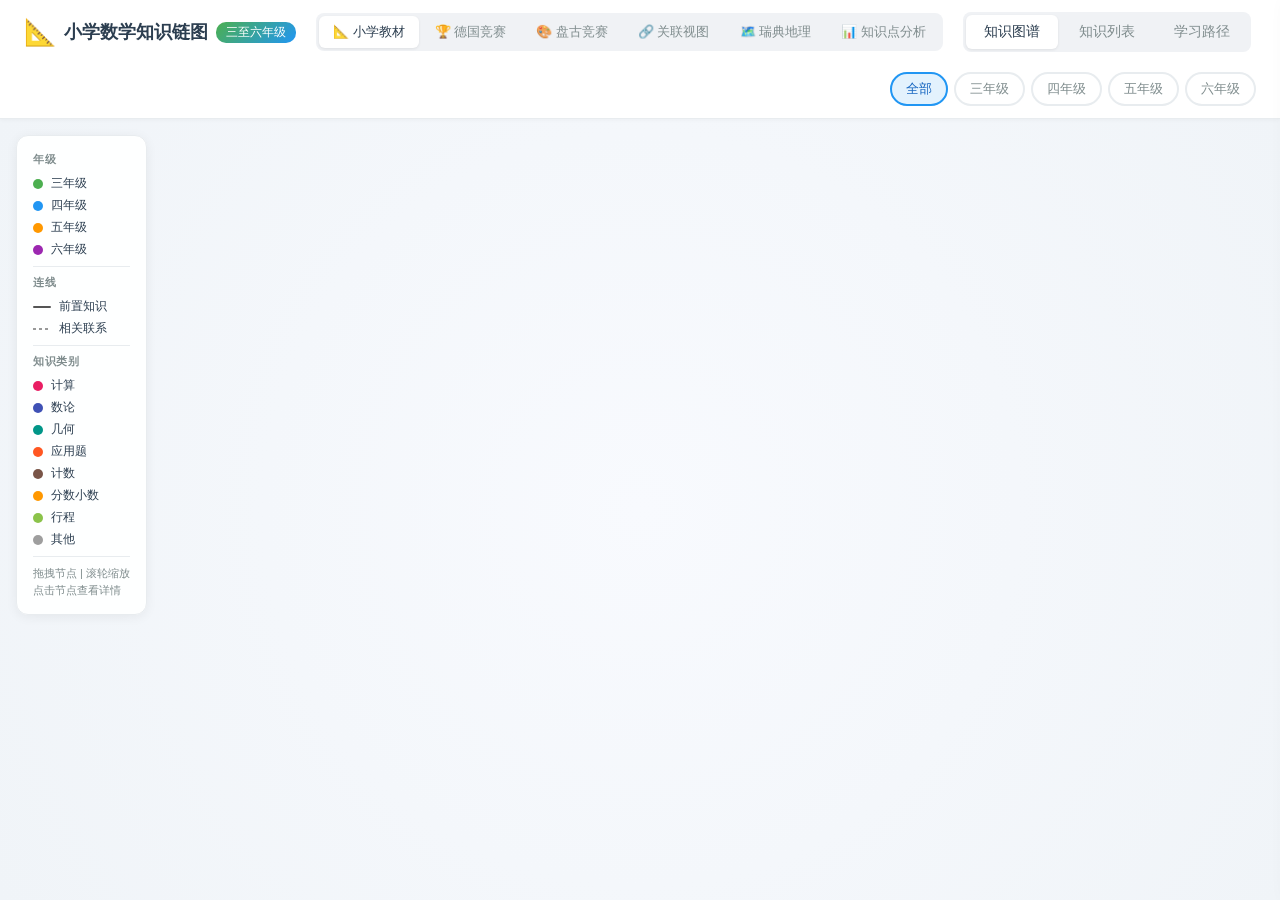
==== index.html @ 403f7743 "feat: 新增盘古竞赛知识点深度分析（HTML + MD + 教材联动） ## 新增 HTML - `knowledge-points.html` — 互动知识点浏览器   - 15 大类 × 13" ====
<!DOCTYPE html>
<html lang="zh-CN">
<head>
    <meta charset="UTF-8">
    <meta name="viewport" content="width=device-width, initial-scale=1.0">
    <title>小学数学知识链图 | 三至六年级</title>
    <script src="https://d3js.org/d3.v7.min.js"></script>
    <link rel="stylesheet" href="style.css">
</head>
<body>
    <div class="app-container">
        <!-- 顶部导航栏 -->
        <header class="header">
            <div class="logo">
                <span class="logo-icon">&#x1F4D0;</span>
                <h1>小学数学知识链图</h1>
                <span class="subtitle">三至六年级</span>
            </div>

            <!-- 图谱切换 -->
            <div class="map-switch">
                <span class="map-switch-btn active">
                    &#x1F4D0; 小学教材
                </span>
                <a class="map-switch-btn" href="german.html" title="德国竞赛知识图谱">
                    &#x1F3C6; 德国竞赛
                </a>
                <a class="map-switch-btn" href="pangu.html" title="盘古竞赛知识图谱（含中文翻译）">
                    &#x1F3A8; 盘古竞赛
                </a>
                <a class="map-switch-btn" href="bridge.html" title="查看图谱之间的关联">
                    &#x1F517; 关联视图
                </a>
                <a class="map-switch-btn" href="sweden-provinces.html" title="瑞典 25 省份记忆地图">
                    &#x1F5FA;&#xFE0F; 瑞典地理
                </a>
                <a class="map-switch-btn" href="knowledge-points.html" title="盘古竞赛知识点深度分析">
                    &#x1F4CA; 知识点分析
                </a>
            </div>

            <nav class="nav-tabs">
                <button class="tab-btn active" data-view="graph" onclick="switchView('graph')">知识图谱</button>
                <button class="tab-btn" data-view="list" onclick="switchView('list')">知识列表</button>
                <button class="tab-btn" data-view="path" onclick="switchView('path')">学习路径</button>
            </nav>
            <div class="grade-filter">
                <button class="grade-btn active" data-grade="all" onclick="filterGrade('all')">全部</button>
                <button class="grade-btn" data-grade="3" onclick="filterGrade('3')">三年级</button>
                <button class="grade-btn" data-grade="4" onclick="filterGrade('4')">四年级</button>
                <button class="grade-btn" data-grade="5" onclick="filterGrade('5')">五年级</button>
                <button class="grade-btn" data-grade="6" onclick="filterGrade('6')">六年级</button>
            </div>
        </header>

        <!-- 主内容区 -->
        <main class="main-content">
            <!-- 知识图谱视图 -->
            <div class="view-panel active" id="graph-view">
                <div class="graph-container">
                    <svg id="knowledge-graph"></svg>
                </div>
                <div class="graph-legend">
                    <h3>年级</h3>
                    <div class="legend-item"><span class="dot grade3"></span> 三年级</div>
                    <div class="legend-item"><span class="dot grade4"></span> 四年级</div>
                    <div class="legend-item"><span class="dot grade5"></span> 五年级</div>
                    <div class="legend-item"><span class="dot grade6"></span> 六年级</div>
                    <hr>
                    <h3>连线</h3>
                    <div class="legend-item"><span class="line-solid"></span> 前置知识</div>
                    <div class="legend-item"><span class="line-dashed"></span> 相关联系</div>
                    <hr>
                    <h3>知识类别</h3>
                    <div class="legend-item"><span class="dot cat-calc"></span> 计算</div>
                    <div class="legend-item"><span class="dot cat-number"></span> 数论</div>
                    <div class="legend-item"><span class="dot cat-geometry"></span> 几何</div>
                    <div class="legend-item"><span class="dot cat-app"></span> 应用题</div>
                    <div class="legend-item"><span class="dot cat-count"></span> 计数</div>
                    <div class="legend-item"><span class="dot cat-fraction"></span> 分数小数</div>
                    <div class="legend-item"><span class="dot cat-travel"></span> 行程</div>
                    <div class="legend-item"><span class="dot cat-other"></span> 其他</div>
                    <hr>
                    <p class="legend-tip">拖拽节点 | 滚轮缩放<br>点击节点查看详情</p>
                </div>
            </div>

            <!-- 知识列表视图 -->
            <div class="view-panel" id="list-view">
                <div class="list-container" id="knowledge-list"></div>
            </div>

            <!-- 学习路径视图 -->
            <div class="view-panel" id="path-view">
                <div class="path-container" id="learning-paths"></div>
            </div>
        </main>

        <!-- 知识点详情面板 -->
        <div class="detail-overlay" id="detail-overlay" onclick="closeDetail()"></div>
        <aside class="detail-panel" id="detail-panel">
            <button class="close-btn" onclick="closeDetail()">&times;</button>
            <div class="detail-content" id="detail-content">
                <div class="empty-state">
                    <p>&#x1F449; 点击知识图谱中的节点查看详细内容</p>
                </div>
            </div>
        </aside>
    </div>

    <script src="data.js"></script>
    <script src="german-data.js"></script>
    <script src="app.js"></script>
</body>
</html>
---- style.css ----
/* ============= 全局样式 ============= */
* {
    margin: 0;
    padding: 0;
    box-sizing: border-box;
}

:root {
    --grade3: #4CAF50;
    --grade4: #2196F3;
    --grade5: #FF9800;
    --grade6: #9C27B0;
    --cat-calc: #E91E63;
    --cat-number: #3F51B5;
    --cat-geometry: #009688;
    --cat-app: #FF5722;
    --cat-count: #795548;
    --cat-fraction: #FF9800;
    --cat-travel: #8BC34A;
    --cat-other: #9E9E9E;
    --bg-primary: #f5f7fa;
    --bg-card: #ffffff;
    --text-primary: #2c3e50;
    --text-secondary: #7f8c8d;
    --border: #e8ecef;
    --shadow: 0 2px 12px rgba(0,0,0,0.06);
    --radius: 12px;
}

body {
    font-family: -apple-system, BlinkMacSystemFont, 'Segoe UI', 'Microsoft YaHei', 'PingFang SC', sans-serif;
    background: var(--bg-primary);
    color: var(--text-primary);
    min-height: 100vh;
    overflow: hidden;
}

.app-container {
    display: flex;
    flex-direction: column;
    height: 100vh;
}

/* ============= 头部导航 ============= */
.header {
    display: flex;
    align-items: center;
    padding: 12px 24px;
    background: var(--bg-card);
    border-bottom: 1px solid var(--border);
    box-shadow: 0 1px 4px rgba(0,0,0,0.04);
    gap: 20px;
    flex-wrap: wrap;
    z-index: 100;
}

.logo {
    display: flex;
    align-items: center;
    gap: 8px;
}

.logo-icon {
    font-size: 26px;
}

.logo h1 {
    font-size: 18px;
    font-weight: 700;
    color: var(--text-primary);
    white-space: nowrap;
}

.logo .subtitle {
    font-size: 12px;
    background: linear-gradient(135deg, var(--grade3), var(--grade4));
    color: white;
    padding: 2px 10px;
    border-radius: 10px;
    font-weight: 500;
}

.nav-tabs {
    display: flex;
    gap: 3px;
    background: #f0f2f5;
    border-radius: 8px;
    padding: 3px;
}

.tab-btn {
    padding: 8px 18px;
    border: none;
    background: transparent;
    border-radius: 6px;
    cursor: pointer;
    font-size: 14px;
    font-weight: 500;
    color: var(--text-secondary);
    transition: all 0.2s;
}

.tab-btn.active {
    background: white;
    color: var(--text-primary);
    box-shadow: 0 1px 3px rgba(0,0,0,0.08);
}

.tab-btn:hover:not(.active) {
    color: var(--text-primary);
}

.grade-filter {
    display: flex;
    gap: 6px;
    margin-left: auto;
}

.grade-btn {
    padding: 6px 14px;
    border: 2px solid var(--border);
    background: white;
    border-radius: 20px;
    cursor: pointer;
    font-size: 13px;
    font-weight: 500;
    transition: all 0.2s;
    color: var(--text-secondary);
}

.grade-btn.active {
    border-color: #2196F3;
    background: #e3f2fd;
    color: #1565C0;
}

.grade-btn[data-grade="3"].active { border-color: var(--grade3); background: #e8f5e9; color: #2E7D32; }
.grade-btn[data-grade="4"].active { border-color: var(--grade4); background: #e3f2fd; color: #1565C0; }
.grade-btn[data-grade="5"].active { border-color: var(--grade5); background: #fff3e0; color: #E65100; }
.grade-btn[data-grade="6"].active { border-color: var(--grade6); background: #f3e5f5; color: #6A1B9A; }
.grade-btn[data-grade="7"].active { border-color: #AB47BC; background: #f3e5f5; color: #6A1B9A; }
.grade-btn[data-grade="8"].active { border-color: #EF5350; background: #ffebee; color: #C62828; }
.grade-btn[data-grade="9"].active { border-color: #5D4037; background: #efebe9; color: #4E342E; }

.grade-btn:hover:not(.active) {
    border-color: #bbb;
}

/* ============= 轮次过滤按钮（初赛/复赛/决赛） ============= */
.round-btn {
    padding: 6px 14px;
    border: 2px solid var(--border);
    background: white;
    border-radius: 20px;
    cursor: pointer;
    font-size: 13px;
    color: #555;
    transition: all 0.15s;
    margin-right: 4px;
}
.round-btn.active {
    border-color: #009688;
    background: #e0f2f1;
    color: #00695C;
    font-weight: 700;
}
.round-btn:hover:not(.active) {
    border-color: #bbb;
}

/* 年级过滤器下淡出的节点 */
.graph-node-hidden {
    opacity: 0.15 !important;
    pointer-events: none;
}

/* ============= 主题 / 难度 下拉选择器 ============= */
.topic-select {
    padding: 6px 10px;
    border: 2px solid var(--border);
    background: white;
    border-radius: 20px;
    cursor: pointer;
    font-size: 13px;
    color: #555;
    margin-right: 4px;
    max-width: 220px;
}
.topic-select:hover { border-color: #bbb; }
.topic-select:focus { outline: none; border-color: #009688; }

/* ============= 练习模式 ============= */
.practice-container {
    padding: 20px 24px 40px;
    max-width: 860px;
    margin: 0 auto;
    width: 100%;
}
.practice-card {
    background: white;
    border-radius: 12px;
    box-shadow: 0 2px 8px rgba(0,0,0,0.08);
    padding: 24px;
    border: 1px solid #eee;
}
.practice-meta {
    display: flex;
    gap: 8px;
    align-items: center;
    flex-wrap: wrap;
    margin-bottom: 10px;
    font-size: 13px;
}
.practice-round { color: #666; font-weight: 600; }
.practice-num   { color: #009688; font-weight: 700; }
.practice-diff  { color: #F9A825; font-weight: 700; letter-spacing: 2px; }
.practice-title {
    font-size: 20px;
    color: #2c3e50;
    margin: 6px 0 14px;
}
.practice-question {
    font-size: 16px;
    line-height: 1.7;
    color: #333;
    background: #fafcfd;
    border-left: 4px solid #009688;
    padding: 14px 18px;
    border-radius: 6px;
    margin-bottom: 16px;
}
.practice-options {
    padding-left: 30px;
    line-height: 2.0;
    font-size: 15px;
}
.practice-opt-correct {
    background: #e8f5e9;
    color: #2E7D32;
    font-weight: 700;
    padding: 2px 8px;
    border-radius: 4px;
}
.practice-hint {
    background: #fff8e1;
    border-left: 4px solid #F9A825;
    padding: 12px 16px;
    border-radius: 6px;
    margin: 14px 0;
    line-height: 1.6;
    color: #4E342E;
}
.practice-tags {
    display: flex;
    gap: 6px;
    flex-wrap: wrap;
    margin: 12px 0 4px;
}
.practice-actions {
    display: flex;
    gap: 8px;
    flex-wrap: wrap;
    margin-top: 22px;
    padding-top: 16px;
    border-top: 1px solid #eee;
}
.practice-btn {
    padding: 8px 16px;
    border: 2px solid var(--border);
    background: white;
    border-radius: 8px;
    cursor: pointer;
    font-size: 14px;
    color: #333;
    text-decoration: none;
    transition: all 0.15s;
}
.practice-btn:hover { border-color: #999; background: #f5f5f5; }
.practice-btn-primary {
    background: #009688; color: white; border-color: #009688;
}
.practice-btn-primary:hover { background: #00796B; border-color: #00796B; }
.practice-btn-hint {
    border-color: #F9A825; color: #E65100; background: #fff8e1;
}
.practice-btn-answer {
    border-color: #4CAF50; color: #2E7D32; background: #e8f5e9;
}
.practice-btn-reshuffle {
    border-color: #9C27B0; color: #6A1B9A;
}
.practice-btn-pdf {
    border-color: #607D8B; color: #37474F;
}

/* ============= 打印导出 ============= */
.print-container {
    padding: 20px 24px 40px;
    max-width: 900px;
    margin: 0 auto;
    width: 100%;
}
.print-controls {
    background: white;
    border-radius: 10px;
    padding: 18px 22px;
    margin-bottom: 20px;
    border: 1px solid #eee;
    box-shadow: 0 1px 4px rgba(0,0,0,0.05);
}
.print-toolbar {
    display: flex;
    gap: 6px;
    align-items: center;
    flex-wrap: wrap;
    margin-top: 12px;
}
.print-toggle-btn {
    padding: 6px 14px;
    border: 2px solid var(--border);
    background: white;
    border-radius: 20px;
    cursor: pointer;
    font-size: 13px;
    color: #555;
}
.print-toggle-btn.active {
    border-color: #009688;
    background: #e0f2f1;
    color: #00695C;
    font-weight: 700;
}
.print-btn-primary {
    background: #009688;
    color: white;
    border-color: #009688;
    font-weight: 700;
}
.print-doc {
    background: white;
    padding: 30px 40px;
    border-radius: 8px;
    box-shadow: 0 2px 12px rgba(0,0,0,0.08);
}
.print-cover {
    text-align: center;
    padding-bottom: 20px;
    margin-bottom: 24px;
    border-bottom: 2px solid #009688;
}
.print-cover h1 { color: #2c3e50; margin-bottom: 8px; }
.print-cover p  { color: #666; margin: 4px 0; }
.print-section {
    margin-bottom: 30px;
    page-break-inside: avoid;
}
.print-section-title {
    color: #009688;
    border-bottom: 1px solid #b2dfdb;
    padding-bottom: 6px;
    margin: 20px 0 14px;
}
.print-section-count {
    font-weight: 400;
    color: #777;
    font-size: 14px;
}
.print-problem {
    padding: 12px 0;
    border-bottom: 1px dashed #eee;
    page-break-inside: avoid;
}
.print-problem-head {
    display: flex; gap: 8px; align-items: center;
    font-size: 12px; color: #888;
    margin-bottom: 4px;
}
.print-problem-seq { font-weight: 700; color: #2c3e50; font-size: 14px; }
.print-problem-badge { background: #eceff1; padding: 2px 8px; border-radius: 3px; }
.print-problem-diff { color: #F9A825; letter-spacing: 2px; }
.print-problem-img { color: #B71C1C; font-style: italic; }
.print-problem-title { margin: 4px 0 6px; color: #2c3e50; }
.print-problem-question { line-height: 1.6; margin: 4px 0 8px; }
.print-problem-options { padding-left: 24px; margin: 4px 0; line-height: 1.7; }
.print-problem-hint {
    background: #fff8e1;
    padding: 6px 12px;
    border-left: 3px solid #F9A825;
    margin-top: 6px;
    font-size: 13px;
    color: #4E342E;
}
.print-empty { text-align: center; color: #999; padding: 30px; }

/* 打印时隐藏工具栏、头部等 */
@media print {
    .no-print, .header, .detail-panel, .detail-overlay { display: none !important; }
    .main-content { padding: 0 !important; }
    .print-container { padding: 0; max-width: 100%; }
    .print-doc { box-shadow: none; padding: 0; }
    body { background: white !important; }
    .print-section { page-break-inside: auto; }
    .print-problem { page-break-inside: avoid; }
    .print-opt-answer { font-weight: 700; color: #2E7D32; }
}
.print-opt-answer { font-weight: 700; color: #2E7D32; }
.problem-opt-answer { background: #e8f5e9; color: #2E7D32; font-weight: 700; padding: 2px 8px; border-radius: 4px; }

/* ============= 状态：错题本 / 收藏 ============= */
.status-tag {
    display: inline-block;
    padding: 2px 8px;
    border-radius: 12px;
    font-size: 11px;
    font-weight: 700;
}
.status-correct { background: #e8f5e9; color: #2E7D32; }
.status-wrong   { background: #ffebee; color: #C62828; }
.status-star    { background: #fff8e1; color: #E65100; }

/* 卡片右上角的状态徽标 */
.card-status-badge {
    display: inline-block;
    width: 20px; height: 20px;
    border-radius: 50%;
    font-size: 12px;
    font-weight: 700;
    line-height: 20px;
    text-align: center;
    margin-left: 4px;
}
.card-status-badge.status-star    { background: #F9A825; color: white; }
.card-status-badge.status-correct { background: #4CAF50; color: white; }
.card-status-badge.status-wrong   { background: #EF5350; color: white; }

/* 卡片本身高亮 */
.pangu-problem-card.card-wrong { border-color: #EF5350; box-shadow: 0 2px 8px rgba(239,83,80,0.15); }
.pangu-problem-card.card-starred { border-left: 4px solid #F9A825; }

/* 状态按钮 */
.practice-status-actions, .detail-status-bar {
    display: flex;
    gap: 8px;
    align-items: center;
    padding: 12px 16px;
    background: #fafcfd;
    border-radius: 8px;
    margin: 14px 0;
    flex-wrap: wrap;
}
.status-label { color: #555; font-size: 13px; font-weight: 600; }
.status-btn {
    padding: 6px 14px;
    border: 2px solid var(--border);
    background: white;
    border-radius: 20px;
    cursor: pointer;
    font-size: 13px;
    color: #666;
    transition: all 0.15s;
}
.status-btn:hover { border-color: #bbb; background: #f5f5f5; }
.status-btn-correct-active { border-color: #4CAF50; background: #e8f5e9; color: #2E7D32; font-weight: 700; }
.status-btn-wrong-active   { border-color: #EF5350; background: #ffebee; color: #C62828; font-weight: 700; }
.status-btn-star-active    { border-color: #F9A825; background: #fff8e1; color: #E65100; font-weight: 700; }

/* 状态筛选栏 */
.set-filter-bar {
    display: flex;
    gap: 6px;
    align-items: center;
    flex-wrap: wrap;
    margin-top: 12px;
    padding: 12px 14px;
    background: #f9fafb;
    border-radius: 8px;
    border: 1px solid #eee;
}
.set-filter-label { color: #555; font-size: 13px; font-weight: 600; }
.set-btn {
    padding: 6px 12px;
    border: 2px solid var(--border);
    background: white;
    border-radius: 20px;
    cursor: pointer;
    font-size: 13px;
    color: #555;
    transition: all 0.15s;
}
.set-btn:hover { border-color: #bbb; }
.set-btn.active { border-color: #009688; background: #e0f2f1; color: #00695C; font-weight: 700; }
.set-btn[data-set="starred"].active { border-color: #F9A825; background: #fff8e1; color: #E65100; }
.set-btn[data-set="wrong"].active   { border-color: #EF5350; background: #ffebee; color: #C62828; }
.set-btn[data-set="correct"].active { border-color: #4CAF50; background: #e8f5e9; color: #2E7D32; }

/* CSV 导出 / 清空按钮 */
.csv-export-btn {
    padding: 6px 14px;
    border: 2px solid #009688;
    background: white;
    color: #00695C;
    border-radius: 20px;
    cursor: pointer;
    font-size: 13px;
    font-weight: 700;
    margin-left: 6px;
}
.csv-export-btn:hover { background: #e0f2f1; }
.csv-reset-btn { border-color: #EF5350; color: #C62828; }
.csv-reset-btn:hover { background: #ffebee; }

/* 进度统计 inline */
.stat-inline {
    display: inline-block;
    margin-left: 12px;
    padding: 2px 8px;
    background: #f5f5f5;
    border-radius: 12px;
    font-size: 13px;
    font-weight: 700;
}

/* ============= 主内容区 ============= */
.main-content {
    flex: 1;
    display: flex;
    position: relative;
    overflow: hidden;
}

.view-panel {
    display: none;
    width: 100%;
    height: 100%;
}

.view-panel.active {
    display: flex;
}

/* ============= 知识图谱 ============= */
#graph-view {
    position: relative;
}

.graph-container {
    flex: 1;
    position: relative;
    overflow: hidden;
    background: radial-gradient(circle at center, #f8fafe 0%, #f0f4f8 100%);
}

.graph-container svg {
    width: 100%;
    height: 100%;
}

.graph-legend {
    position: absolute;
    top: 16px;
    left: 16px;
    background: rgba(255,255,255,0.96);
    border-radius: var(--radius);
    padding: 16px;
    box-shadow: var(--shadow);
    font-size: 12px;
    max-width: 150px;
    border: 1px solid var(--border);
}

.graph-legend h3 {
    font-size: 11px;
    text-transform: uppercase;
    letter-spacing: 0.5px;
    margin-bottom: 8px;
    color: var(--text-secondary);
}

.legend-item {
    display: flex;
    align-items: center;
    gap: 8px;
    margin-bottom: 5px;
    font-size: 12px;
}

.legend-tip {
    font-size: 11px;
    color: var(--text-secondary);
    line-height: 1.5;
    margin-top: 4px;
}

.dot {
    width: 10px;
    height: 10px;
    border-radius: 50%;
    flex-shrink: 0;
}

.dot.grade3 { background: var(--grade3); }
.dot.grade4 { background: var(--grade4); }
.dot.grade5 { background: var(--grade5); }
.dot.grade6 { background: var(--grade6); }
.dot.cat-calc { background: var(--cat-calc); }
.dot.cat-number { background: var(--cat-number); }
.dot.cat-geometry { background: var(--cat-geometry); }
.dot.cat-app { background: var(--cat-app); }
.dot.cat-count { background: var(--cat-count); }
.dot.cat-fraction { background: var(--cat-fraction); }
.dot.cat-travel { background: var(--cat-travel); }
.dot.cat-other { background: var(--cat-other); }

.line-solid {
    width: 18px;
    height: 2px;
    background: #555;
    border-radius: 1px;
}

.line-dashed {
    width: 18px;
    height: 2px;
    background: repeating-linear-gradient(90deg, #999 0, #999 3px, transparent 3px, transparent 6px);
}

.graph-legend hr {
    border: none;
    border-top: 1px solid var(--border);
    margin: 8px 0;
}

/* ============= D3 图谱样式 ============= */
.node circle {
    stroke-width: 2.5px;
    cursor: pointer;
    transition: filter 0.2s;
}

.node circle:hover {
    filter: brightness(1.15) drop-shadow(0 0 6px rgba(0,0,0,0.2));
}

.node text {
    font-size: 10px;
    font-weight: 500;
    pointer-events: none;
    fill: var(--text-primary);
    text-anchor: middle;
}

.link {
    fill: none;
    stroke-opacity: 0.5;
}

.link.prerequisite {
    stroke: #888;
    stroke-width: 1.5px;
    marker-end: url(#arrow);
}

.link.related {
    stroke: #bbb;
    stroke-width: 1px;
    stroke-dasharray: 4 3;
}

.node.dimmed circle {
    opacity: 0.2;
}
.node.dimmed text {
    opacity: 0.2;
}
.link.dimmed {
    stroke-opacity: 0.05;
}

/* ============= 知识列表视图 ============= */
#list-view {
    flex-direction: column;
    overflow-y: auto;
    padding: 24px;
}

.list-container {
    max-width: 1100px;
    margin: 0 auto;
    width: 100%;
}

.grade-section {
    margin-bottom: 36px;
}

.grade-section-title {
    font-size: 20px;
    padding: 12px 0;
    border-bottom: 3px solid var(--border);
    margin-bottom: 16px;
    display: flex;
    align-items: center;
    gap: 10px;
}

.grade-badge {
    display: inline-block;
    padding: 3px 12px;
    border-radius: 12px;
    font-size: 13px;
    color: white;
    font-weight: 500;
}

.grade3-badge { background: var(--grade3); }
.grade4-badge { background: var(--grade4); }
.grade5-badge { background: var(--grade5); }
.grade6-badge { background: var(--grade6); }

.topic-grid {
    display: grid;
    grid-template-columns: repeat(auto-fill, minmax(300px, 1fr));
    gap: 12px;
}

.topic-card {
    background: var(--bg-card);
    border-radius: var(--radius);
    padding: 16px 18px;
    box-shadow: var(--shadow);
    cursor: pointer;
    transition: all 0.2s;
    border-left: 4px solid var(--border);
    position: relative;
}

.topic-card:hover {
    transform: translateY(-2px);
    box-shadow: 0 6px 20px rgba(0,0,0,0.1);
}

.topic-card.grade-3 { border-left-color: var(--grade3); }
.topic-card.grade-4 { border-left-color: var(--grade4); }
.topic-card.grade-5 { border-left-color: var(--grade5); }
.topic-card.grade-6 { border-left-color: var(--grade6); }
.topic-card.grade-7 { border-left-color: #AB47BC; }
.topic-card.grade-8 { border-left-color: #EF5350; }
.topic-card.grade-9 { border-left-color: #5D4037; }

.topic-card h4 {
    font-size: 15px;
    margin-bottom: 6px;
}

.topic-card .topic-meta {
    font-size: 12px;
    color: var(--text-secondary);
    display: flex;
    gap: 12px;
    margin-bottom: 6px;
}

.topic-card .topic-category {
    display: inline-block;
    padding: 2px 8px;
    border-radius: 10px;
    font-size: 11px;
    color: white;
    font-weight: 500;
}

.cat-bg-calc { background: var(--cat-calc); }
.cat-bg-number { background: var(--cat-number); }
.cat-bg-geometry { background: var(--cat-geometry); }
.cat-bg-app { background: var(--cat-app); }
.cat-bg-count { background: var(--cat-count); }
.cat-bg-fraction { background: var(--cat-fraction); }
.cat-bg-travel { background: var(--cat-travel); }
.cat-bg-other { background: var(--cat-other); }

/* ============= 学习路径视图 ============= */
#path-view {
    flex-direction: column;
    overflow-y: auto;
    padding: 24px;
}

.path-container {
    max-width: 860px;
    margin: 0 auto;
    width: 100%;
}

.path-intro {
    background: var(--bg-card);
    border-radius: var(--radius);
    padding: 20px;
    margin-bottom: 28px;
    box-shadow: var(--shadow);
}

.path-intro h2 {
    font-size: 18px;
    margin-bottom: 8px;
}

.path-intro p {
    font-size: 14px;
    color: var(--text-secondary);
    line-height: 1.7;
}

.path-section {
    margin-bottom: 32px;
}

.path-section h2 {
    font-size: 16px;
    margin-bottom: 14px;
    display: flex;
    align-items: center;
    gap: 8px;
    padding-left: 12px;
    border-left: 4px solid #ccc;
}

.path-calc h2 { border-left-color: var(--cat-calc); }
.path-number h2 { border-left-color: var(--cat-number); }
.path-geometry h2 { border-left-color: var(--cat-geometry); }
.path-app h2 { border-left-color: var(--cat-app); }
.path-count h2 { border-left-color: var(--cat-count); }
.path-fraction h2 { border-left-color: var(--cat-fraction); }
.path-travel h2 { border-left-color: var(--cat-travel); }

.path-timeline {
    position: relative;
    padding-left: 32px;
}

.path-timeline::before {
    content: '';
    position: absolute;
    left: 11px;
    top: 8px;
    bottom: 8px;
    width: 2px;
    background: linear-gradient(to bottom, var(--grade3), var(--grade4), var(--grade5), var(--grade6));
    border-radius: 1px;
}

.path-node {
    position: relative;
    padding: 12px 16px;
    margin-bottom: 8px;
    background: var(--bg-card);
    border-radius: 8px;
    box-shadow: 0 1px 4px rgba(0,0,0,0.05);
    cursor: pointer;
    transition: all 0.2s;
}

.path-node:hover {
    box-shadow: 0 3px 12px rgba(0,0,0,0.1);
    transform: translateX(4px);
}

.path-node::before {
    content: '';
    position: absolute;
    left: -25px;
    top: 16px;
    width: 10px;
    height: 10px;
    border-radius: 50%;
    border: 2px solid white;
}

.path-node.grade-3::before { background: var(--grade3); box-shadow: 0 0 0 2px var(--grade3); }
.path-node.grade-4::before { background: var(--grade4); box-shadow: 0 0 0 2px var(--grade4); }
.path-node.grade-5::before { background: var(--grade5); box-shadow: 0 0 0 2px var(--grade5); }
.path-node.grade-6::before { background: var(--grade6); box-shadow: 0 0 0 2px var(--grade6); }
.path-node.grade-7::before { background: #AB47BC; box-shadow: 0 0 0 2px #AB47BC; }
.path-node.grade-8::before { background: #EF5350; box-shadow: 0 0 0 2px #EF5350; }
.path-node.grade-9::before { background: #5D4037; box-shadow: 0 0 0 2px #5D4037; }

.path-node .node-title {
    font-weight: 600;
    font-size: 14px;
}

.path-node .node-desc {
    font-size: 12px;
    color: var(--text-secondary);
    margin-top: 3px;
}

.path-arrow {
    text-align: center;
    color: #bbb;
    font-size: 12px;
    margin: 4px 0;
    padding-left: 32px;
}

/* ============= 详情面板 ============= */
.detail-overlay {
    display: none;
    position: fixed;
    top: 0;
    left: 0;
    right: 0;
    bottom: 0;
    background: rgba(0,0,0,0.3);
    z-index: 199;
}

.detail-overlay.open {
    display: block;
}

.detail-panel {
    position: fixed;
    right: -520px;
    top: 0;
    width: 500px;
    height: 100vh;
    background: var(--bg-card);
    box-shadow: -4px 0 24px rgba(0,0,0,0.12);
    z-index: 200;
    transition: right 0.3s cubic-bezier(0.4, 0, 0.2, 1);
    overflow-y: auto;
    padding: 28px;
}

.detail-panel.open {
    right: 0;
}

.close-btn {
    position: absolute;
    top: 16px;
    right: 16px;
    width: 36px;
    height: 36px;
    border: none;
    background: #f0f2f5;
    border-radius: 50%;
    font-size: 22px;
    cursor: pointer;
    display: flex;
    align-items: center;
    justify-content: center;
    transition: background 0.2s;
    color: #666;
}

.close-btn:hover {
    background: #e0e0e0;
}

.detail-content {
    padding-top: 12px;
}

.detail-content h2 {
    font-size: 22px;
    margin-bottom: 8px;
    line-height: 1.3;
}

.detail-grade-badge {
    display: inline-block;
    padding: 4px 14px;
    border-radius: 14px;
    font-size: 13px;
    color: white;
    margin-bottom: 16px;
    font-weight: 500;
}

.detail-section {
    margin-bottom: 22px;
}

.detail-section h3 {
    font-size: 15px;
    color: var(--text-primary);
    margin-bottom: 10px;
    padding-bottom: 6px;
    border-bottom: 2px solid #f0f2f5;
    display: flex;
    align-items: center;
    gap: 6px;
}

.detail-section h3::before {
    content: '';
    width: 3px;
    height: 16px;
    border-radius: 2px;
    background: var(--grade4);
}

.detail-section p,
.detail-section li {
    font-size: 14px;
    line-height: 1.8;
    color: #444;
}

.detail-section ul, .detail-section ol {
    padding-left: 20px;
}

.detail-section li {
    margin-bottom: 4px;
}

.example-box {
    background: #f8faff;
    border-radius: 10px;
    padding: 16px;
    margin-bottom: 12px;
    border-left: 3px solid #42A5F5;
}

.example-box h4 {
    font-size: 13px;
    color: #1565C0;
    margin-bottom: 8px;
    font-weight: 600;
}

.example-box .question {
    font-size: 14px;
    margin-bottom: 10px;
    font-weight: 500;
    line-height: 1.6;
}

.example-box .solution {
    font-size: 13px;
    color: #555;
    padding: 10px 12px;
    background: white;
    border-radius: 6px;
    line-height: 1.7;
}

.exercise-box {
    background: #fffde7;
    border-radius: 10px;
    padding: 16px;
    margin-bottom: 10px;
    border-left: 3px solid #FFC107;
}

.exercise-box h4 {
    font-size: 13px;
    color: #F57F17;
    margin-bottom: 8px;
    font-weight: 600;
}

.exercise-box p {
    font-size: 14px;
    line-height: 1.7;
}

.tip-box {
    background: #f1f8e9;
    border-radius: 10px;
    padding: 16px;
    margin-bottom: 12px;
    border-left: 3px solid #8BC34A;
}

.tip-box h4 {
    font-size: 13px;
    color: #33691E;
    margin-bottom: 8px;
    font-weight: 600;
}

.tip-box li {
    font-size: 13px;
    line-height: 1.7;
}

.prereq-section {
    margin-top: 12px;
}

.prereq-tags {
    display: flex;
    flex-wrap: wrap;
    gap: 6px;
    margin-top: 8px;
}

.prereq-tag {
    display: inline-block;
    padding: 4px 12px;
    background: #e8f5e9;
    border-radius: 14px;
    font-size: 12px;
    color: #2E7D32;
    cursor: pointer;
    transition: all 0.2s;
    border: 1px solid #c8e6c9;
}

.prereq-tag:hover {
    background: #c8e6c9;
    transform: scale(1.05);
}

.next-tags {
    display: flex;
    flex-wrap: wrap;
    gap: 6px;
    margin-top: 8px;
}

.next-tag {
    display: inline-block;
    padding: 4px 12px;
    background: #e3f2fd;
    border-radius: 14px;
    font-size: 12px;
    color: #1565C0;
    cursor: pointer;
    transition: all 0.2s;
    border: 1px solid #bbdefb;
}

.next-tag:hover {
    background: #bbdefb;
    transform: scale(1.05);
}

.empty-state {
    text-align: center;
    padding: 80px 20px;
    color: var(--text-secondary);
    font-size: 16px;
}

/* ============= 响应式 ============= */
@media (max-width: 768px) {
    .header {
        padding: 10px 12px;
        gap: 10px;
    }

    .logo h1 { font-size: 15px; }
    .logo .subtitle { display: none; }

    .grade-filter {
        margin-left: 0;
        width: 100%;
        justify-content: center;
    }

    .detail-panel {
        width: 100%;
        right: -100%;
    }

    .graph-legend {
        display: none;
    }

    .topic-grid {
        grid-template-columns: 1fr;
    }

    .tab-btn {
        padding: 6px 12px;
        font-size: 13px;
    }
}

/* ============= 图谱切换器（顶部） ============= */
.map-switch {
    display: flex;
    background: #f0f2f5;
    border-radius: 8px;
    padding: 3px;
    gap: 2px;
}

.map-switch-btn {
    display: inline-flex;
    align-items: center;
    gap: 6px;
    padding: 7px 14px;
    border-radius: 6px;
    font-size: 13px;
    font-weight: 500;
    color: var(--text-secondary);
    text-decoration: none;
    cursor: pointer;
    transition: all 0.2s;
    border: none;
    background: transparent;
    white-space: nowrap;
}

.map-switch-btn:hover:not(.active) {
    color: var(--text-primary);
    background: rgba(255,255,255,0.5);
}

.map-switch-btn.active {
    background: white;
    color: var(--text-primary);
    box-shadow: 0 1px 3px rgba(0,0,0,0.08);
    cursor: default;
}

/* 德国竞赛副标题的独立色调 */
.logo .subtitle-german {
    background: linear-gradient(135deg, #DD0000, #FFCE00);
    color: #000;
}

/* ============= 跨图连接标签（关联主题） ============= */
.cross-map-section {
    background: linear-gradient(135deg, #fef7ff 0%, #fff7f5 100%);
    border-radius: 10px;
    padding: 14px 16px;
    margin: 20px -4px;
    border: 1px solid #f0e6ff;
}

.cross-map-section h3 {
    border-bottom: none;
    padding-bottom: 0;
}

.cross-map-section h3::before {
    background: #9C27B0;
}

.cross-tags {
    display: flex;
    flex-direction: column;
    gap: 8px;
}

.cross-tag {
    display: flex;
    align-items: center;
    gap: 10px;
    padding: 10px 14px;
    background: white;
    border-radius: 10px;
    border: 1.5px solid #e8ecef;
    color: var(--text-primary);
    text-decoration: none;
    font-size: 13px;
    font-weight: 500;
    transition: all 0.2s;
    cursor: pointer;
}

.cross-tag:hover {
    border-color: #9C27B0;
    transform: translateX(3px);
    box-shadow: 0 3px 10px rgba(156, 39, 176, 0.15);
}

.cross-tag-grade {
    display: inline-block;
    padding: 2px 8px;
    border-radius: 10px;
    font-size: 11px;
    color: white;
    font-weight: 600;
    flex-shrink: 0;
}

.cross-tag-grade.grade-3 { background: var(--grade3); }
.cross-tag-grade.grade-4 { background: var(--grade4); }
.cross-tag-grade.grade-5 { background: var(--grade5); }
.cross-tag-grade.grade-6 { background: var(--grade6); }

.cross-tag-badge {
    margin-left: auto;
    background: #fff3e0;
    color: #E65100;
    font-size: 11px;
    padding: 2px 8px;
    border-radius: 10px;
    font-weight: 600;
}

.cross-tag-arrow {
    color: #9C27B0;
    font-weight: bold;
    margin-left: 4px;
}

.cross-tag-german:hover {
    border-color: #DD0000;
    box-shadow: 0 3px 10px rgba(221, 0, 0, 0.15);
}

.cross-tag-german .cross-tag-arrow {
    color: #DD0000;
}

/* ============= 例题 PDF 列表（详情面板内） ============= */
.pdf-grid {
    display: grid;
    grid-template-columns: 1fr;
    gap: 8px;
    margin-top: 8px;
}

.pdf-item {
    display: flex;
    align-items: center;
    gap: 12px;
    padding: 10px 14px;
    background: #f8faff;
    border-radius: 8px;
    border: 1px solid #e3f2fd;
    text-decoration: none;
    color: var(--text-primary);
    transition: all 0.2s;
}

.pdf-item:hover {
    background: #e3f2fd;
    border-color: #42A5F5;
    transform: translateX(2px);
}

.pdf-icon {
    font-size: 22px;
    flex-shrink: 0;
}

.pdf-title {
    font-size: 13px;
    font-weight: 600;
    color: #1565C0;
}

.pdf-file {
    font-size: 11px;
    color: var(--text-secondary);
    margin-top: 2px;
    font-family: 'Consolas', 'Monaco', monospace;
}

/* ============= 题库浏览视图 ============= */
#library-view {
    flex-direction: column;
    overflow-y: auto;
    padding: 24px;
}

.library-container {
    max-width: 1200px;
    margin: 0 auto;
    width: 100%;
}

.year-grid {
    display: grid;
    grid-template-columns: repeat(auto-fill, minmax(240px, 1fr));
    gap: 14px;
}

.year-card {
    background: var(--bg-card);
    border-radius: var(--radius);
    padding: 14px 16px;
    box-shadow: var(--shadow);
    border-left: 4px solid var(--grade4);
}

.year-card h3 {
    font-size: 15px;
    margin-bottom: 10px;
    color: var(--text-primary);
    padding-bottom: 6px;
    border-bottom: 1px solid var(--border);
}

.problem-list {
    list-style: none;
    padding: 0;
    margin: 0;
    display: flex;
    flex-direction: column;
    gap: 8px;
}

.problem-list li {
    padding: 8px 10px;
    border-radius: 6px;
    background: #f8faff;
    display: flex;
    flex-direction: column;
    gap: 6px;
}

.pdf-link {
    color: #1565C0;
    text-decoration: none;
    font-size: 13px;
    font-weight: 500;
    display: inline-flex;
    align-items: center;
    gap: 4px;
}

.pdf-link:hover {
    text-decoration: underline;
    color: #0D47A1;
}

.problem-tags {
    display: flex;
    flex-wrap: wrap;
    gap: 4px;
}

.topic-tag {
    display: inline-block;
    padding: 2px 8px;
    border-radius: 10px;
    font-size: 10px;
    color: white;
    cursor: pointer;
    opacity: 0.85;
    transition: opacity 0.2s;
}

.topic-tag:hover {
    opacity: 1;
    transform: scale(1.05);
}

/* 学习路径 · 逻辑推理线 */
.path-logic h2 { border-left-color: #9C27B0; }

/* code 样式（用于 detail-panel 里的文件名提示） */
.detail-section code {
    background: #f0f2f5;
    padding: 2px 6px;
    border-radius: 4px;
    font-family: 'Consolas', 'Monaco', monospace;
    font-size: 12px;
    color: #c2185b;
}

/* ============= 响应式补充 ============= */
@media (max-width: 768px) {
    .map-switch {
        order: 3;
        width: 100%;
        justify-content: center;
    }

    .map-switch-btn {
        padding: 5px 10px;
        font-size: 12px;
    }

    .year-grid {
        grid-template-columns: 1fr;
    }
}

/* ============= 关联视图（bridge.html） ============= */
.logo .subtitle-bridge {
    background: linear-gradient(135deg, #9C27B0, #7E57C2);
    color: white;
}

/* 图例中的德国主题小圆点 */
.dot.bridge-german {
    background: #E91E63;
    border: 2px solid var(--grade4);
    box-sizing: border-box;
}

.line-cross {
    width: 18px;
    height: 2px;
    background: repeating-linear-gradient(90deg, #9C27B0 0, #9C27B0 5px, transparent 5px, transparent 9px);
}

/* 双列 graph 中的节点标签 */
.bridge-node-label {
    fill: var(--text-primary);
    pointer-events: none;
    font-weight: 500;
}

.bridge-node.german .bridge-node-label {
    font-weight: 600;
}

/* 关联图谱底部的三个统计数字 */
.bridge-stats {
    position: absolute;
    bottom: 20px;
    left: 50%;
    transform: translateX(-50%);
    display: flex;
    gap: 32px;
    padding: 14px 28px;
    background: rgba(255,255,255,0.94);
    border: 1px solid #e8ecef;
    border-radius: 999px;
    box-shadow: 0 4px 16px rgba(0,0,0,0.08);
    z-index: 5;
}

.stat-item {
    display: flex;
    flex-direction: column;
    align-items: center;
    min-width: 60px;
}

.stat-num {
    font-size: 22px;
    font-weight: 700;
    color: #9C27B0;
    line-height: 1;
}

.stat-label {
    font-size: 11px;
    color: var(--text-secondary);
    margin-top: 4px;
}

/* ============= 关联对照表 ============= */
#table-view {
    flex-direction: column;
    overflow-y: auto;
    padding: 24px;
}

.table-container {
    max-width: 1200px;
    margin: 0 auto;
    width: 100%;
}

.bridge-table {
    display: flex;
    flex-direction: column;
    gap: 12px;
}

.bridge-row {
    display: grid;
    grid-template-columns: 1fr 40px 1.5fr;
    align-items: center;
    gap: 12px;
    background: var(--bg-card);
    border-radius: var(--radius);
    padding: 14px 18px;
    box-shadow: var(--shadow);
    border-left: 4px solid #9C27B0;
    transition: box-shadow 0.2s;
}

.bridge-row:hover {
    box-shadow: 0 4px 16px rgba(156, 39, 176, 0.12);
}

.bridge-row-left {
    cursor: pointer;
}

.bridge-row-header {
    display: flex;
    align-items: center;
    gap: 8px;
    margin-bottom: 6px;
}

.bridge-row-title {
    display: inline-block;
    padding: 4px 12px;
    border-radius: 12px;
    font-size: 13px;
    color: white;
    font-weight: 600;
}

.bridge-row-count {
    font-size: 11px;
    color: var(--text-secondary);
    background: #f0f2f5;
    padding: 2px 8px;
    border-radius: 10px;
}

.bridge-row-desc {
    font-size: 12px;
    color: var(--text-secondary);
    line-height: 1.5;
    margin: 0;
}

.bridge-row-arrow {
    text-align: center;
    color: #9C27B0;
    font-size: 20px;
    font-weight: bold;
}

.bridge-row-right {
    display: flex;
    flex-wrap: wrap;
    gap: 6px;
}

.bridge-elem-chip {
    display: inline-flex;
    align-items: center;
    gap: 6px;
    padding: 5px 10px;
    background: white;
    border: 1.5px solid #e8ecef;
    border-radius: 20px;
    font-size: 12px;
    color: var(--text-primary);
    text-decoration: none;
    cursor: pointer;
    transition: all 0.2s;
}

.bridge-elem-chip:hover {
    transform: translateY(-1px);
    box-shadow: 0 2px 8px rgba(0,0,0,0.08);
}

.bridge-elem-chip.grade-3 { border-color: #a5d6a7; }
.bridge-elem-chip.grade-4 { border-color: #90caf9; }
.bridge-elem-chip.grade-5 { border-color: #ffcc80; }
.bridge-elem-chip.grade-6 { border-color: #ce93d8; }

.chip-grade {
    font-size: 10px;
    padding: 1px 6px;
    background: #f0f2f5;
    border-radius: 8px;
    color: var(--text-secondary);
    font-weight: 500;
}

.bridge-elem-chip.grade-3 .chip-grade { background: #e8f5e9; color: #2E7D32; }
.bridge-elem-chip.grade-4 .chip-grade { background: #e3f2fd; color: #1565C0; }
.bridge-elem-chip.grade-5 .chip-grade { background: #fff3e0; color: #E65100; }
.bridge-elem-chip.grade-6 .chip-grade { background: #f3e5f5; color: #6A1B9A; }

.chip-name {
    font-weight: 500;
}

.chip-cat {
    font-size: 10px;
    padding: 1px 6px;
    border-radius: 8px;
    color: white;
}

/* ============= 详情面板中的跳转按钮 ============= */
.jump-full-btn {
    display: block;
    padding: 14px 18px;
    background: linear-gradient(135deg, #E91E63 0%, #DD0000 100%);
    color: white;
    border-radius: 10px;
    text-align: center;
    text-decoration: none;
    font-size: 14px;
    font-weight: 600;
    transition: all 0.2s;
    margin-top: 12px;
}

.jump-full-btn:hover {
    transform: translateY(-2px);
    box-shadow: 0 6px 16px rgba(233, 30, 99, 0.3);
}

.jump-elem-btn {
    background: linear-gradient(135deg, #2196F3 0%, #1976D2 100%);
}

.jump-elem-btn:hover {
    box-shadow: 0 6px 16px rgba(33, 150, 243, 0.3);
}

/* dimmed 状态 for cross-links */
.link.cross-link.dimmed {
    stroke-opacity: 0.05;
}

/* 响应式：表格换成上下堆叠 */
@media (max-width: 768px) {
    .bridge-row {
        grid-template-columns: 1fr;
        gap: 8px;
    }
    .bridge-row-arrow {
        transform: rotate(90deg);
    }
    .bridge-stats {
        gap: 16px;
        padding: 10px 18px;
    }
    .stat-num { font-size: 18px; }
}

/* ============= 盘古竞赛（pangu.html） ============= */
.logo .subtitle-pangu {
    background: linear-gradient(135deg, #F9A825, #FF9800);
    color: white;
}

/* Pangu 跨图标签 */
.cross-tag-pangu:hover {
    border-color: #F9A825;
    box-shadow: 0 3px 10px rgba(249, 168, 37, 0.25);
}

.cross-tag-pangu .cross-tag-arrow {
    color: #F9A825;
}

/* ============= 盘古题目卡片（题库浏览） ============= */
.pangu-problem-grid {
    display: grid;
    grid-template-columns: repeat(auto-fill, minmax(280px, 1fr));
    gap: 12px;
}

.pangu-problem-card {
    background: var(--bg-card);
    border-radius: var(--radius);
    padding: 14px 16px;
    box-shadow: var(--shadow);
    border-left: 4px solid #F9A825;
    cursor: pointer;
    transition: all 0.2s;
    display: flex;
    flex-direction: column;
    gap: 8px;
}

.pangu-problem-card:hover {
    transform: translateY(-2px);
    box-shadow: 0 6px 18px rgba(249, 168, 37, 0.15);
}

.problem-head {
    display: flex;
    align-items: center;
    gap: 8px;
    font-size: 12px;
}

.problem-num {
    background: #FFF3E0;
    color: #E65100;
    padding: 3px 10px;
    border-radius: 10px;
    font-weight: 600;
}

.problem-diff {
    color: #F9A825;
    font-size: 14px;
    letter-spacing: 2px;
    font-weight: 700;
}

.problem-diff-large {
    color: #F9A825;
    font-size: 16px;
    letter-spacing: 3px;
    font-weight: 700;
    display: inline-block;
    padding: 4px 12px;
    background: #FFF8E1;
    border-radius: 12px;
}

.problem-img-tag {
    background: #E1F5FE;
    color: #01579B;
    padding: 2px 8px;
    border-radius: 8px;
    font-size: 11px;
    font-weight: 500;
}

.problem-title {
    font-size: 14px;
    font-weight: 600;
    color: var(--text-primary);
    line-height: 1.4;
}

.problem-translation {
    font-size: 12px;
    color: var(--text-secondary);
    line-height: 1.6;
    max-height: 60px;
    overflow: hidden;
    text-overflow: ellipsis;
    display: -webkit-box;
    -webkit-line-clamp: 3;
    -webkit-box-orient: vertical;
}

.problem-tags {
    display: flex;
    flex-wrap: wrap;
    gap: 4px;
    margin-top: 4px;
}

/* ============= 详情面板中的题目正文 ============= */
.problem-question {
    background: #FFF8E1;
    border-left: 3px solid #F9A825;
    border-radius: 8px;
    padding: 14px 16px;
    font-size: 15px;
    line-height: 1.75;
    color: var(--text-primary);
    white-space: pre-wrap;
}

.problem-options {
    padding-left: 28px;
    background: #f8faff;
    border-radius: 8px;
    padding-top: 12px;
    padding-bottom: 12px;
    padding-right: 12px;
}

.problem-options li {
    font-size: 14px;
    line-height: 1.9;
    padding: 2px 4px;
    color: var(--text-primary);
}

.problem-options li::marker {
    color: #F9A825;
    font-weight: 700;
}

/* ============= 主题内的小题目卡片 ============= */
.pangu-mini-grid {
    display: grid;
    grid-template-columns: repeat(auto-fill, minmax(180px, 1fr));
    gap: 8px;
    margin-top: 8px;
}

.pangu-mini-card {
    background: #FFF8E1;
    border-radius: 8px;
    padding: 8px 10px;
    cursor: pointer;
    transition: all 0.2s;
    border: 1px solid #FFE082;
}

.pangu-mini-card:hover {
    background: #FFE082;
    transform: translateY(-1px);
}

.mini-head {
    display: flex;
    justify-content: space-between;
    font-size: 10px;
    color: #E65100;
    margin-bottom: 4px;
}

.mini-diff {
    color: #F9A825;
    font-weight: 700;
    letter-spacing: 1px;
}

.mini-title {
    font-size: 12px;
    font-weight: 600;
    color: var(--text-primary);
    line-height: 1.4;
}
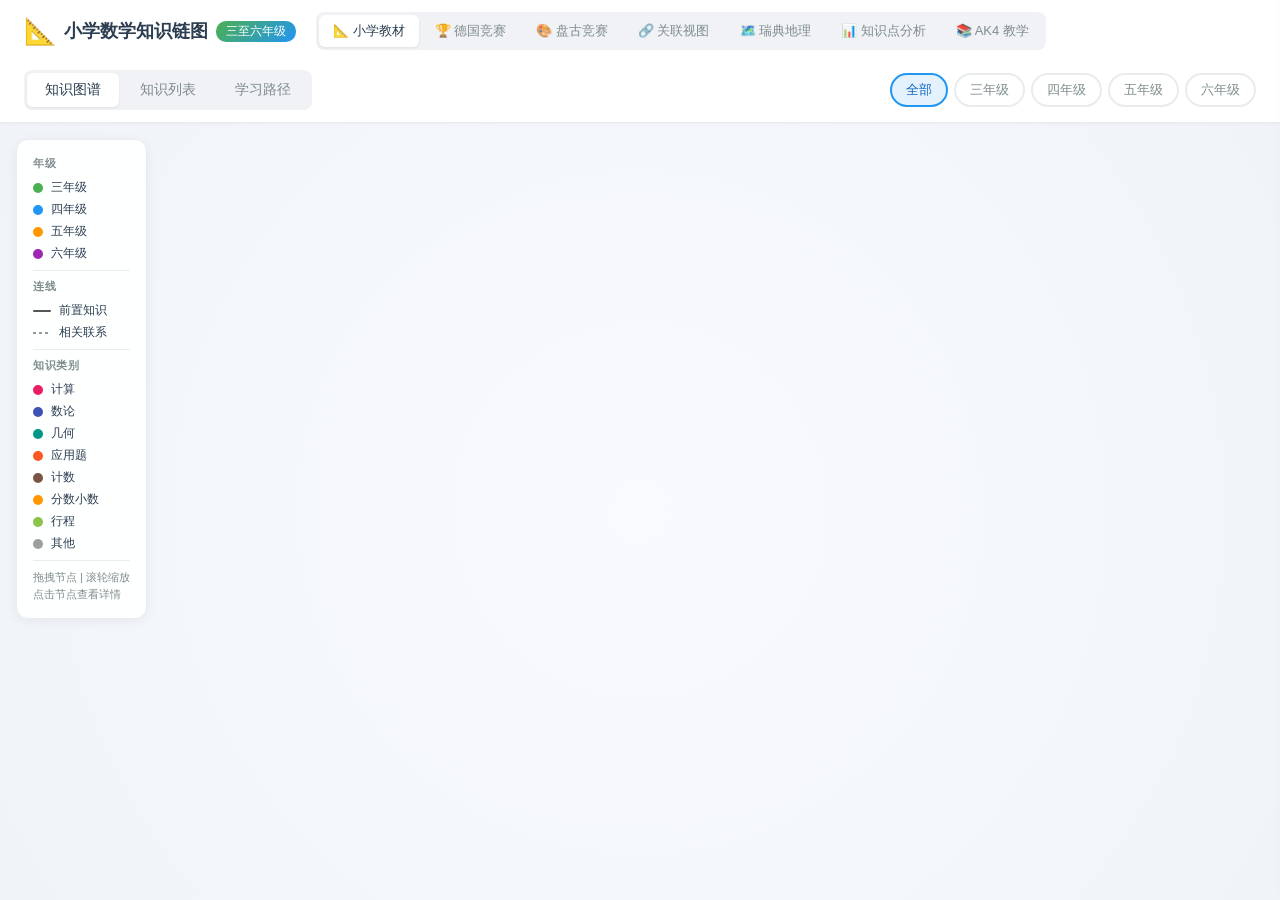
==== commit 59f7f202: "feat: 新增 AK4 知识点扩展教学页面（193 道原创例题） ## 新增文件 - `ak4-knowledge-expand.html` — AK4 深度教学页（143 KB, 4007 行） " ====
--- a/index.html
+++ b/index.html
@@ -36,6 +36,9 @@
                 </a>
                 <a class="map-switch-btn" href="knowledge-points.html" title="盘古竞赛知识点深度分析">
                     &#x1F4CA; 知识点分析
+                </a>
+                <a class="map-switch-btn" href="ak4-knowledge-expand.html" title="AK4 知识点扩展教学 · 原创例题 + 完整解答">
+                    &#x1F4DA; AK4 教学
                 </a>
             </div>
 
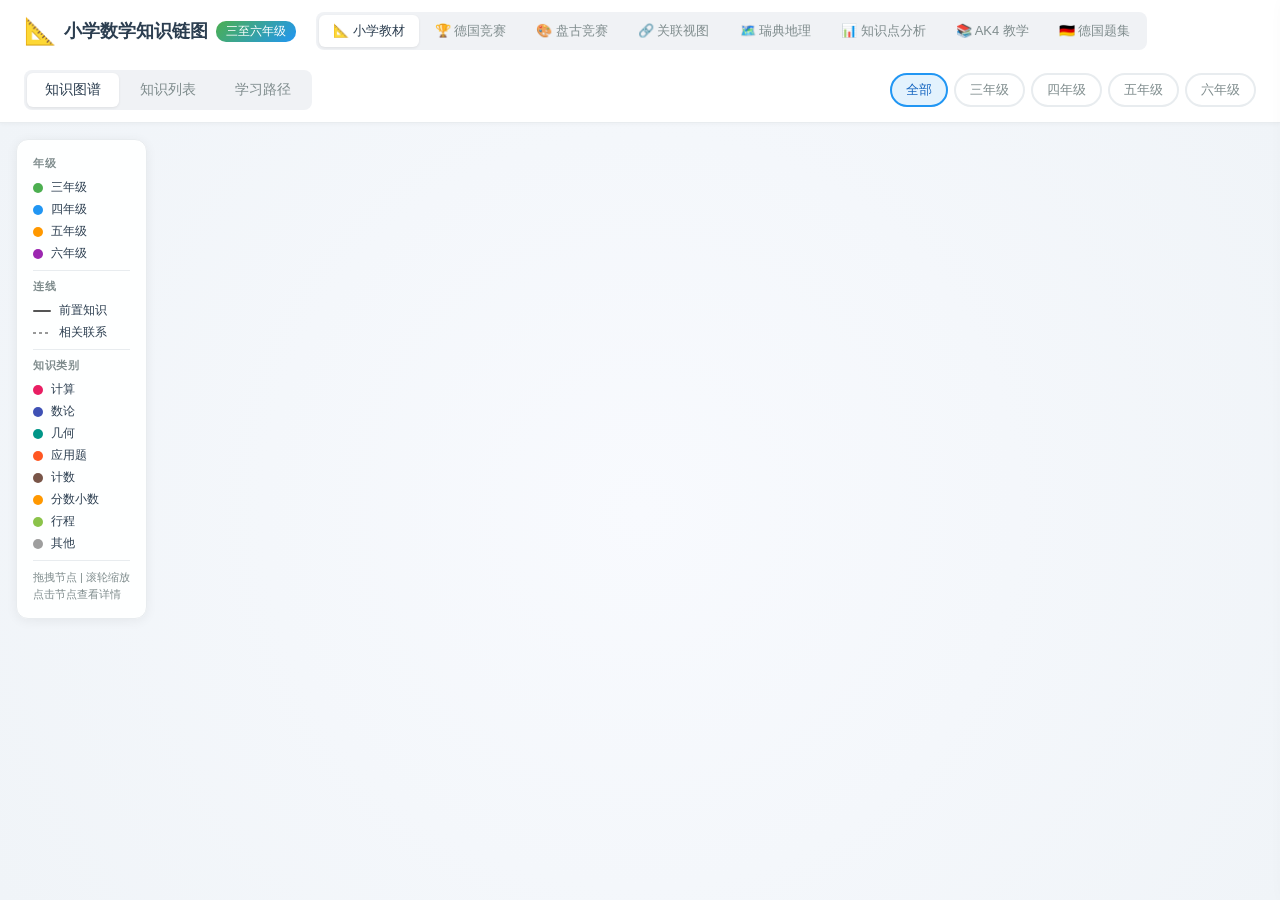
==== commit dbbcf06f: "feat: 新增德国盘古 AK3/4 中德双版试题集 (71 题) ## 核心交付 - `german-pangu-ak34.html` — 完整试题集 (53 KB, 1500 行)   - **7" ====
--- a/index.html
+++ b/index.html
@@ -39,6 +39,9 @@
                 </a>
                 <a class="map-switch-btn" href="ak4-knowledge-expand.html" title="AK4 知识点扩展教学 · 原创例题 + 完整解答">
                     &#x1F4DA; AK4 教学
+                </a>
+                <a class="map-switch-btn" href="german-pangu-ak34.html" title="德国盘古 AK3/4 71 题 · 中德双版带答案">
+                    &#x1F1E9;&#x1F1EA; 德国题集
                 </a>
             </div>
 
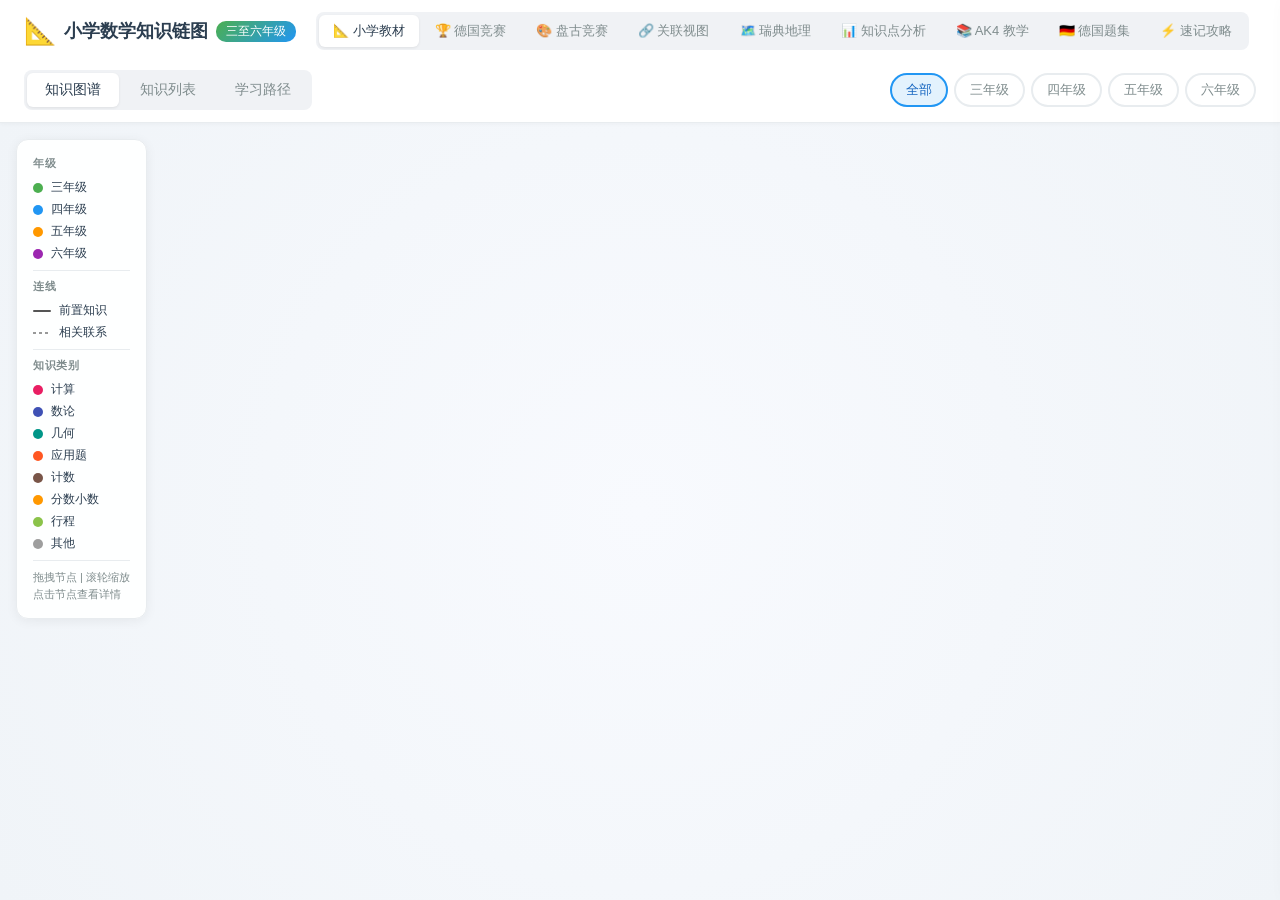
==== commit d6e29fb0: "feat(ak4): 为所有几何/图形题补上 SVG 图示（41 个原创矢量图） ak4-knowledge-expand.html 新增/扩展： - 平面几何（周长 / 图形计数 / 阴影 / 拼接" ====
--- a/index.html
+++ b/index.html
@@ -42,6 +42,9 @@
                 </a>
                 <a class="map-switch-btn" href="german-pangu-ak34.html" title="德国盘古 AK3/4 71 题 · 中德双版带答案">
                     &#x1F1E9;&#x1F1EA; 德国题集
+                </a>
+                <a class="map-switch-btn" href="german-pangu-ak34-study.html" title="71 题速记攻略 · 25 核心技巧 + 识题信号">
+                    &#x26A1; 速记攻略
                 </a>
             </div>
 
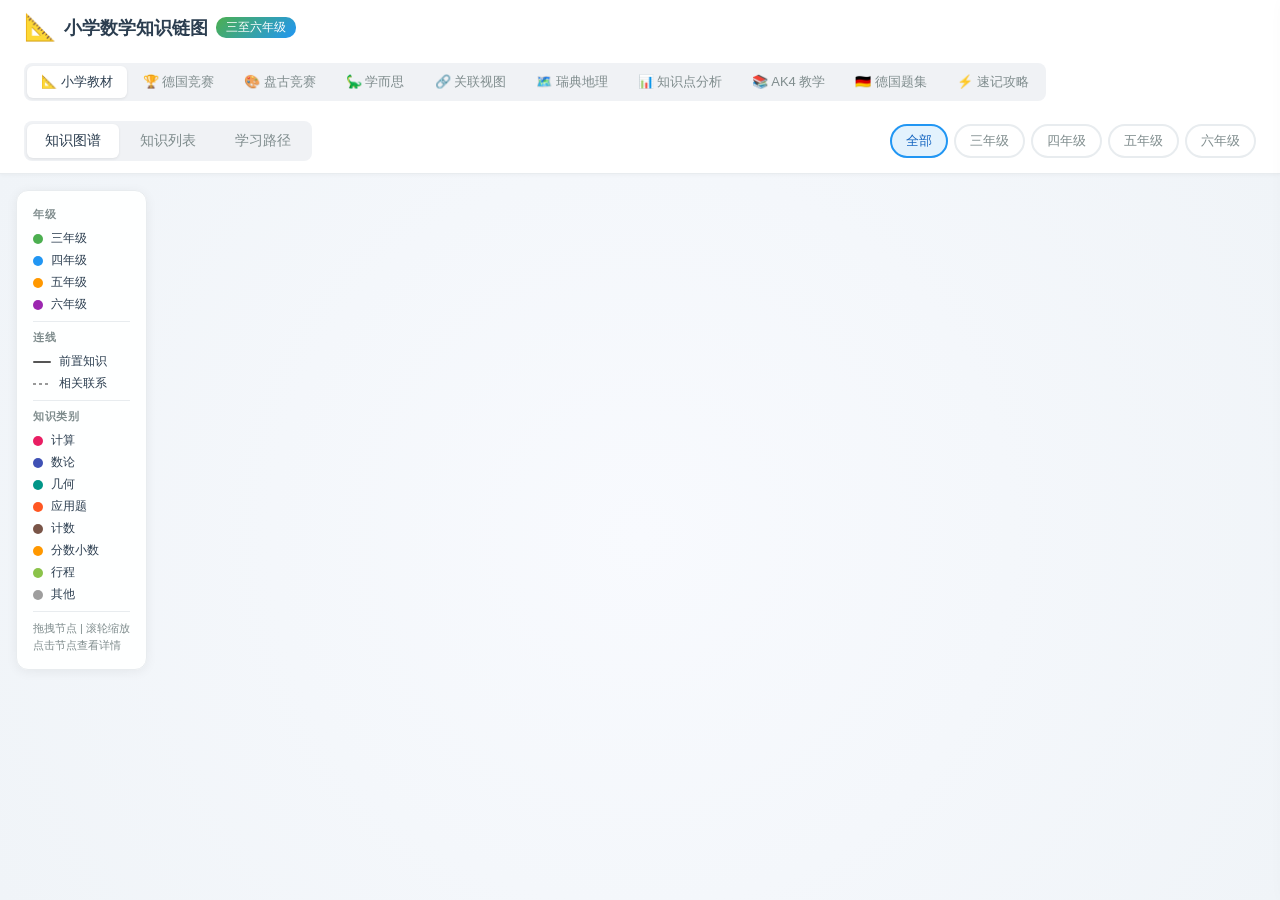
==== commit 83fc0695: "feat(xes): 新增学而思秘籍知识链页面 (1-12 级 238 讲) 与 OCR 题库 / 错题本 - xes.html: 学习链泳道、知识图谱、讲次目录、教学卡、解题武器、题库、练习、错题本" ====
--- a/index.html
+++ b/index.html
@@ -27,6 +27,9 @@
                 </a>
                 <a class="map-switch-btn" href="pangu.html" title="盘古竞赛知识图谱（含中文翻译）">
                     &#x1F3A8; 盘古竞赛
+                </a>
+                <a class="map-switch-btn" href="xes.html" title="学而思秘籍 1-12 级 238 讲知识链">
+                    &#x1F995; 学而思
                 </a>
                 <a class="map-switch-btn" href="bridge.html" title="查看图谱之间的关联">
                     &#x1F517; 关联视图
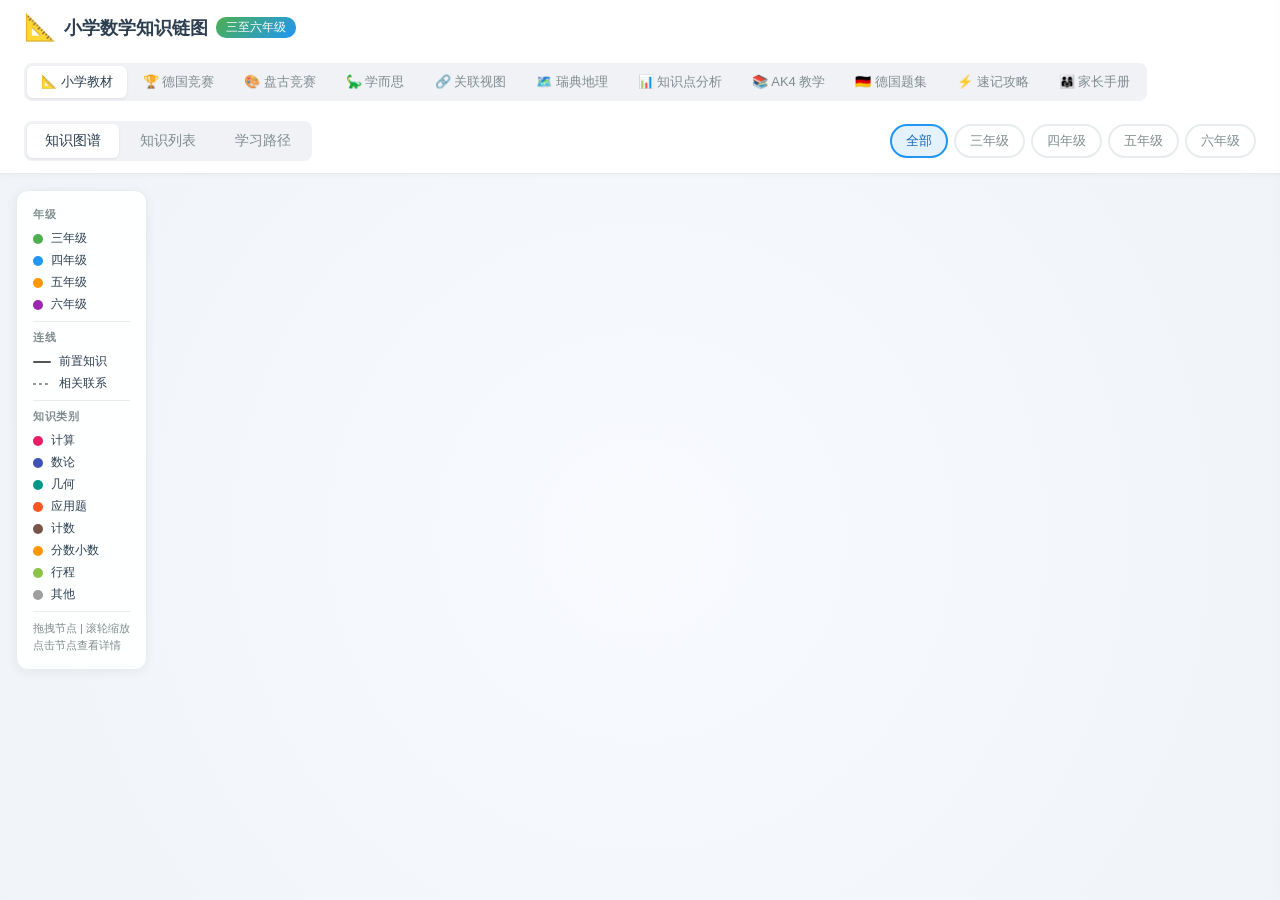
==== commit 394880ac: "feat: 新增《AK4 家长辅导手册》可打印 A4 版 ak4-parent-guide.html (26 KB, 652 行): - 10 大知识板块总览表 + 占比/难度/辅导侧重 - 每板块：" ====
--- a/index.html
+++ b/index.html
@@ -48,6 +48,9 @@
                 </a>
                 <a class="map-switch-btn" href="german-pangu-ak34-study.html" title="71 题速记攻略 · 25 核心技巧 + 识题信号">
                     &#x26A1; 速记攻略
+                </a>
+                <a class="map-switch-btn" href="ak4-parent-guide.html" title="家长辅导手册 · 可打印 A4 版">
+                    &#x1F468;&#x200D;&#x1F469;&#x200D;&#x1F467; 家长手册
                 </a>
             </div>
 
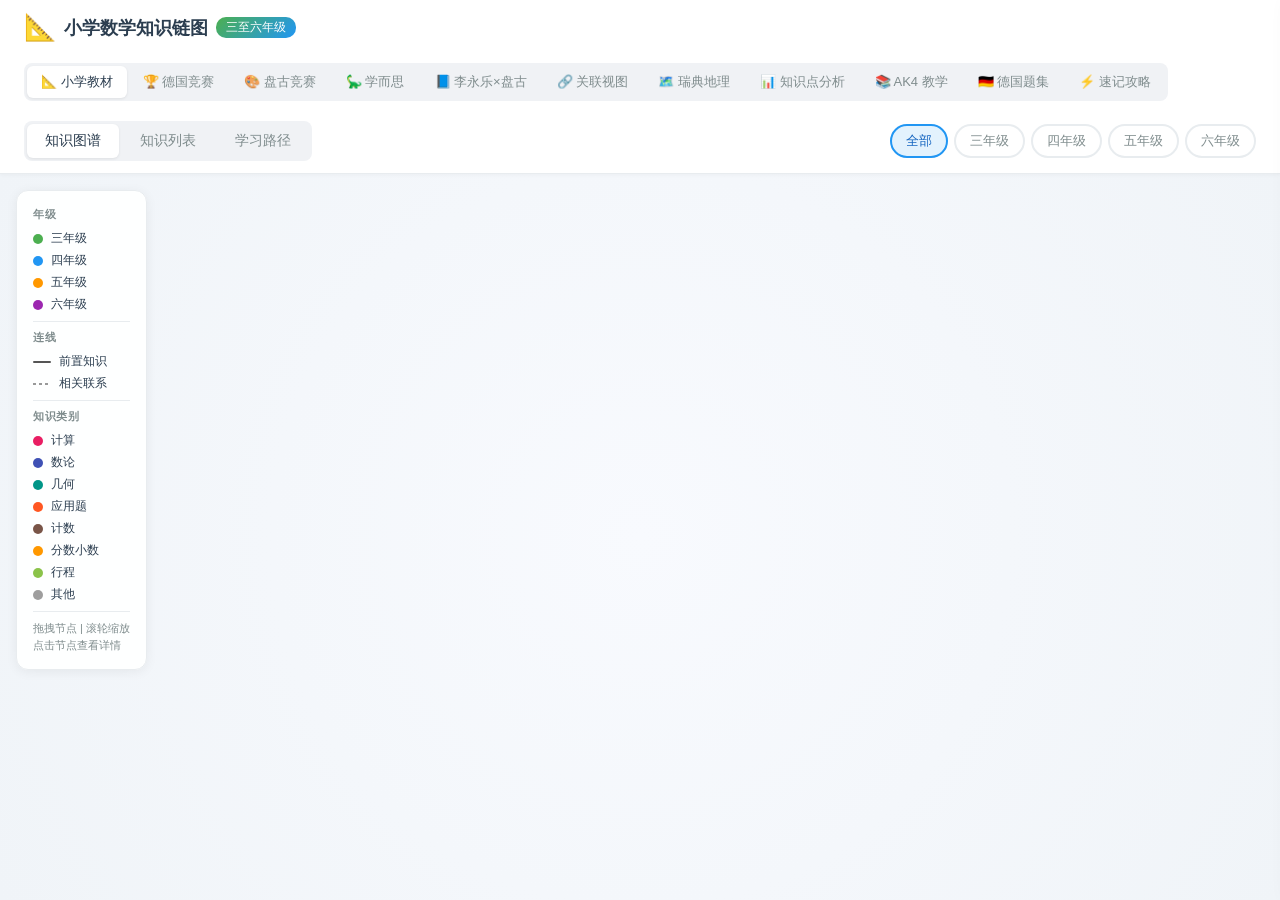
==== commit 1d538237: "feat(li): 新增李永乐 × 盘古 AK4 匹配页（52 知识点 ↔ 讲次，24 个学习单元 / 144 道练习） - li.html：匹配总表 / 学习单元 / 讲次反查 / 缺口与补充 / " ====
--- a/index.html
+++ b/index.html
@@ -31,6 +31,9 @@
                 <a class="map-switch-btn" href="xes.html" title="学而思秘籍 1-12 级 238 讲知识链">
                     &#x1F995; 学而思
                 </a>
+                <a class="map-switch-btn" href="li.html" title="盘古 AK4 知识点 ↔ 李永乐小学数学讲次，附讲解和练习">
+                    &#x1F4D8; 李永乐×盘古
+                </a>
                 <a class="map-switch-btn" href="bridge.html" title="查看图谱之间的关联">
                     &#x1F517; 关联视图
                 </a>
@@ -48,9 +51,6 @@
                 </a>
                 <a class="map-switch-btn" href="german-pangu-ak34-study.html" title="71 题速记攻略 · 25 核心技巧 + 识题信号">
                     &#x26A1; 速记攻略
-                </a>
-                <a class="map-switch-btn" href="ak4-parent-guide.html" title="家长辅导手册 · 可打印 A4 版">
-                    &#x1F468;&#x200D;&#x1F469;&#x200D;&#x1F467; 家长手册
                 </a>
             </div>
 
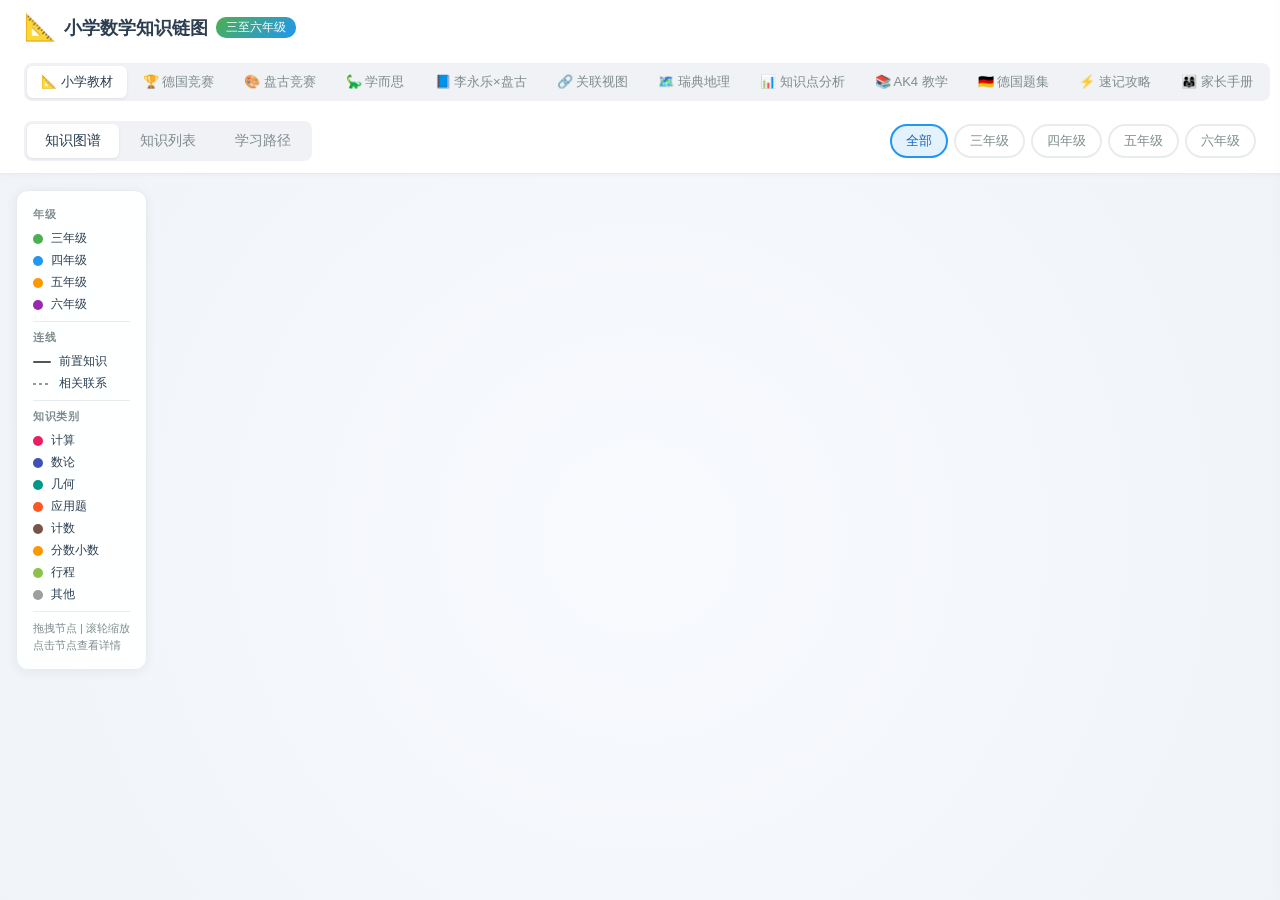
==== commit f3d8085e: "Merge pull request #2 from HoweTang/feat/li-pangu-ak4 feat(li): 新增李永乐 × 盘古 AK4 匹配页（52 知识点 ↔ 讲次，24 个学" ====
--- a/index.html
+++ b/index.html
@@ -51,6 +51,9 @@
                 </a>
                 <a class="map-switch-btn" href="german-pangu-ak34-study.html" title="71 题速记攻略 · 25 核心技巧 + 识题信号">
                     &#x26A1; 速记攻略
+                </a>
+                <a class="map-switch-btn" href="ak4-parent-guide.html" title="家长辅导手册 · 可打印 A4 版">
+                    &#x1F468;&#x200D;&#x1F469;&#x200D;&#x1F467; 家长手册
                 </a>
             </div>
 
